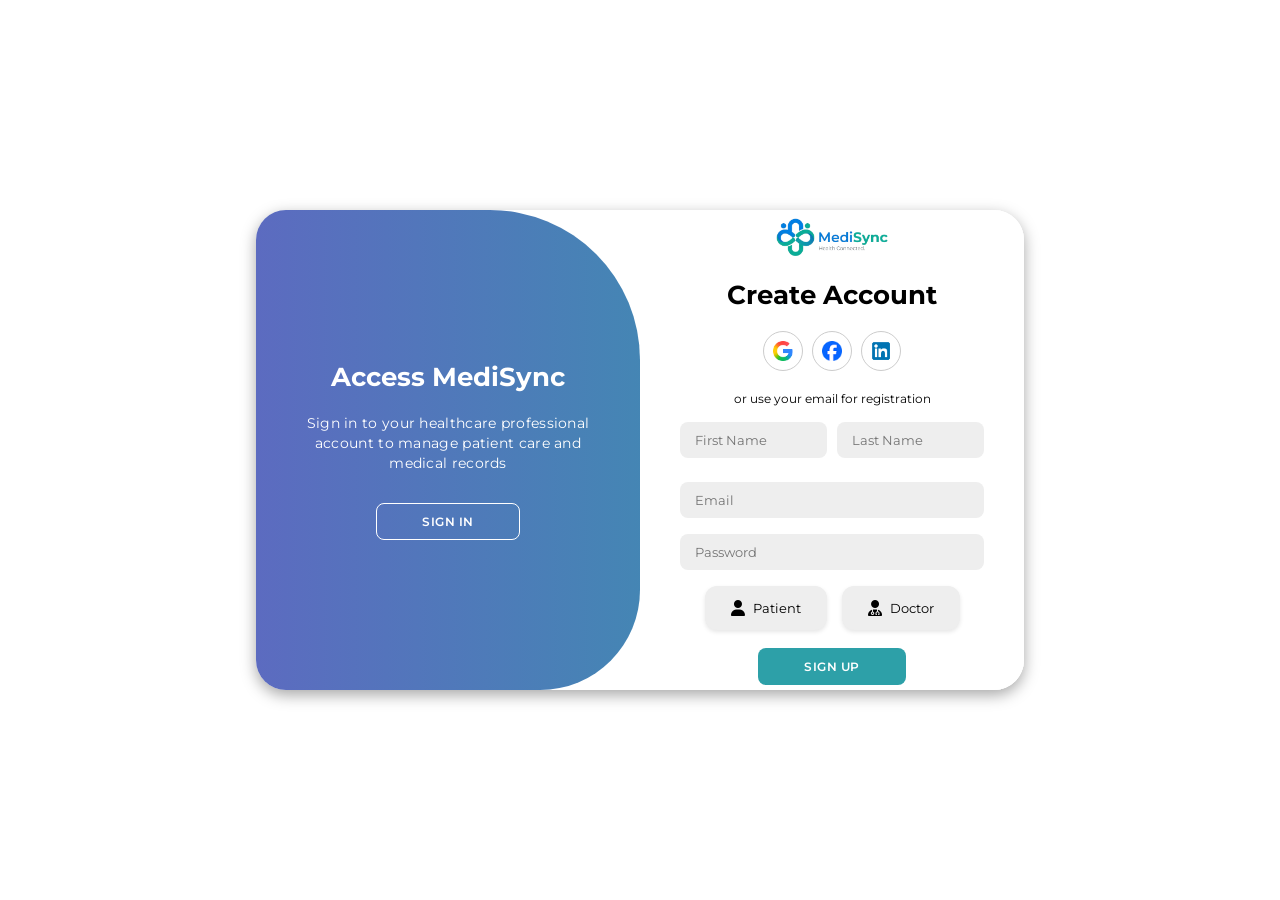
==== static/login/index.html @ 9b915c84 "new" ====
<!DOCTYPE html>
<html lang="en">
  <head>
    <meta charset="UTF-8" />
    <meta name="viewport" content="width=device-width, initial-scale=1.0" />
    <link
      rel="stylesheet"
      href="https://cdnjs.cloudflare.com/ajax/libs/font-awesome/6.4.2/css/all.min.css"
    />
    <link rel="stylesheet" href="style.css" />
    <title>MediSync Login</title>
  </head>

  <body>
    <div class="container active" id="container">
      <div class="form-container sign-up">
        <form>
          <img src="Logo_Medisync.png" alt="MediSync Logo" class="logo-responsive">
          <h1>Create Account</h1>
          <div class="social-icons">
            <a href="#" class="icon"
              ><img src="[data-uri]" alt="Google"></a>
            <a href="#" class="icon"><img src="[data-uri]" alt="Facebook"></a>
            <a href="#" class="icon"><img src="[data-uri]" alt="GitHub"></a>
          </div>
          <span>or use your email for registration</span>
          <div class="name-fields">
            <input type="text" placeholder="First Name" />
            <input type="text" placeholder="Last Name" />
          </div>
          <input type="email" placeholder="Email" />
          <input type="password" placeholder="Password" />
          <div class="role-selection">
            <input type="radio" id="patient" name="role" value="patient">
            <label for="patient"><i class="fas fa-user"></i> Patient</label>
            <input type="radio" id="medecin" name="role" value="medecin">
            <label for="medecin"><i class="fas fa-user-md"></i> Doctor</label>
          </div>
          <button type="submit" class="btn-signup">Sign Up</button>
        </form>
      </div>
      <div class="form-container sign-in">
        <form>
          <img src="Logo_Medisync.png" alt="MediSync Logo" class="logo-responsive">
          <h1>Sign In</h1>
          <div class="social-icons">
            <a href="#" class="icon"
              ><img src="[data-uri]" alt="Google"></a>
            <a href="#" class="icon"><img src="[data-uri]" alt="Facebook"></a>
            <a href="#" class="icon"><img src="[data-uri]" alt="GitHub"></a>
          </div>
          <span>or use your email and password</span>
          <input type="email" placeholder="Email" />
          <input type="password" placeholder="Password" />
          <button type="button" onclick="showResetModal()">Forget Your Password?</button>
          <button>Sign In</button>
        </form>
      </div>
      <div class="toggle-container">
        <div class="toggle">
          <div class="toggle-panel toggle-left">
            <h1>Access MediSync</h1>
            <p>Sign in to your healthcare professional account to manage patient care and medical records</p>
            <button class="hidden" id="login">Sign In</button>
          </div>
          <div class="toggle-panel toggle-right">
            <h1>Join MediSync</h1>
            <p>
              Create your professional healthcare account to access comprehensive medical management tools and patient care features
            </p>
            <button class="hidden" id="register">Sign Up</button>
          </div>
        </div>
      </div>
    </div>

    <!-- Reset Password Modal -->
    <div id="reset-modal" class="modal">
      <div class="modal-content">
        <span class="close" onclick="closeResetModal()">&times;</span>
        <img src="Logo_Medisync.png" alt="MediSync Logo" class="logo-responsive">
        <h1>Reset Password</h1>
        <span>Enter your email to receive a reset link</span>
        <form id="reset-form">
          <input type="email" placeholder="Email" id="reset-email" required>
          <button type="submit">Send Reset Link</button>
        </form>
      </div>
    </div>

    <video autoplay muted loop id="background-video">
      <source src="Backgrond.mp4" type="video/mp4">
      Your browser does not support the video tag.
    </video>
    <script src="script.js"></script>
    <script>
      function showResetModal() {
        document.getElementById('reset-modal').style.display = 'block';
      }

      function closeResetModal() {
        document.getElementById('reset-modal').style.display = 'none';
      }

      document.getElementById('reset-form').addEventListener('submit', function(e) {
        e.preventDefault();
        const email = document.getElementById('reset-email').value;
        if (email) {
          alert(`A reset link has been sent to ${email}.`);
          closeResetModal();
        } else {
          alert('Please enter your email.');
        }
      });

      // Close modal when clicking outside
      window.onclick = function(event) {
        const modal = document.getElementById('reset-modal');
        if (event.target == modal) {
          modal.style.display = 'none';
        }
      }
    </script>
  </body>
</html>
---- static/login/style.css ----
@import url('https://fonts.googleapis.com/css2?family=Montserrat:wght@300;400;500;600;700&display=swap');

*{
    margin: 0;
    padding: 0;
    box-sizing: border-box;
    font-family: 'Montserrat', sans-serif;
}

body{
    display: flex;
    align-items: center;
    justify-content: center;
    flex-direction: column;
    height: 100vh;
    margin: 0;
    font-size: 13px;
}

.container{
    background-color: #fff;
    border-radius: 30px;
    box-shadow: 0 5px 15px rgba(0, 0, 0, 0.35);
    position: relative;
    overflow: hidden;
    width: 768px;
    max-width: 100%;
    min-height: 480px;
}

.container p{
    font-size: 14px;
    line-height: 20px;
    letter-spacing: 0.3px;
    margin: 20px 0;
}

.container span{
    font-size: 12px;
}

.container a{
    color: #333;
    font-size: 13px;
    text-decoration: none;
    margin: 15px 0 10px;
}

.container button[type="button"] {
    background: none;
    border: none;
    color: #333;
    font-size: 13px;
    text-decoration: underline;
    cursor: pointer;
    margin: 15px 0 10px;
    padding: 0;
}

.container button{
    background-color: #2da0a8;
    color: #fff;
    font-size: 12px;
    padding: 10px 45px;
    border: 1px solid transparent;
    border-radius: 8px;
    font-weight: 600;
    letter-spacing: 0.5px;
    text-transform: uppercase;
    margin-top: 10px;
    cursor: pointer;
}

.container button.hidden{
    background-color: transparent;
    border-color: #fff;
}

.container form{
    background-color: #fff;
    display: flex;
    align-items: center;
    justify-content: center;
    flex-direction: column;
    padding: 0 40px;
    height: 100%;
}

.container input{
    background-color: #eee;
    border: none;
    margin: 8px 0;
    padding: 10px 15px;
    font-size: 13px;
    border-radius: 8px;
    width: 100%;
    outline: none;
}

.form-container{
    position: absolute;
    top: 0;
    height: 100%;
    transition: all 0.6s ease-in-out;
}

.sign-in{
    left: 0;
    width: 50%;
    z-index: 2;
}

.container.active .sign-in{
    transform: translateX(100%);
}

.sign-up{
    left: 0;
    width: 50%;
    opacity: 0;
    z-index: 1;
}

.container.active .sign-up{
    transform: translateX(100%);
    opacity: 1;
    z-index: 5;
    animation: move 0.6s;
}

@keyframes move{
    0%, 49.99%{
        opacity: 0;
        z-index: 1;
    }
    50%, 100%{
        opacity: 1;
        z-index: 5;
    }
}

.social-icons{
    margin: 20px 0;
}

.social-icons a{
    border: 1px solid #ccc;
    border-radius: 50%;
    display: inline-flex;
    justify-content: center;
    align-items: center;
    margin: 0 3px;
    width: 40px;
    height: 40px;
}

.social-icons img{
    width: 20px;
    height: 20px;
}

.toggle-container{
    position: absolute;
    top: 0;
    left: 50%;
    width: 50%;
    height: 100%;
    overflow: hidden;
    transition: all 0.6s ease-in-out;
    border-radius: 150px 0 0 100px;
    z-index: 1000;
}

.container.active .toggle-container{
    transform: translateX(-100%);
    border-radius: 0 150px 100px 0;
}

.toggle{
    background-color: #2da0a8;
    height: 100%;
    background: linear-gradient(to right, #5c6bc0, #2da0a8);
    color: #fff;
    position: relative;
    left: -100%;
    height: 100%;
    width: 200%;
    transform: translateX(0);
    transition: all 0.6s ease-in-out;
}

.container.active .toggle{
    transform: translateX(50%);
}

.toggle-panel{
    position: absolute;
    width: 50%;
    height: 100%;
    display: flex;
    align-items: center;
    justify-content: center;
    flex-direction: column;
    padding: 0 30px;
    text-align: center;
    top: 0;
    transform: translateX(0);
    transition: all 0.6s ease-in-out;
}

.toggle-left{
    transform: translateX(-200%);
}

.container.active .toggle-left{
    transform: translateX(0);
}

.toggle-right{
    right: 0;
    transform: translateX(0);
}

.container.active .toggle-right{
    transform: translateX(200%);
}

/* Responsive and centered logo */
.logo-responsive {
    max-width: 100%;
    height: auto;
    display: block;
    margin: 0 auto 20px;
    width: 120px; /* Increased size */
}

/* Bouton Sign Up visible et professionnel */
.btn-signup {
    background-color: #2da0a8;
    color: #fff;
    font-size: 12px;
    padding: 10px 45px;
    border: 1px solid transparent;
    border-radius: 8px;
    font-weight: 600;
    letter-spacing: 0.5px;
    text-transform: uppercase;
    cursor: pointer;
    margin-top: 10px;
}

.btn-signup:hover {
    background-color: #257a80;
}

/* Name fields side by side */
.name-fields {
    display: flex;
    gap: 10px;
    margin: 8px 0;
}

.name-fields input {
    flex: 1;
    background-color: #eee;
    border: none;
    padding: 10px 15px;
    font-size: 13px;
    border-radius: 8px;
    outline: none;
}

/* Improve select for consistency */
.form-input {
    background-color: #eee;
    border: none;
    margin: 8px 0;
    padding: 10px 15px;
    font-size: 13px;
    border-radius: 8px;
    width: 100%;
    outline: none;
}

/* Style for role selection */
.role-selection {
    margin: 8px 0;
    display: flex;
    justify-content: center;
    align-items: center;
    gap: 15px; /* Add separation between buttons */
}

.role-selection input[type="radio"] {
    display: none;
}

.role-selection label {
    background-color: #eee;
    padding: 12px 24px;
    border-radius: 12px;
    cursor: pointer;
    transition: all 0.3s ease;
    font-size: 13px;
    border: 2px solid transparent;
    display: flex;
    align-items: center;
    gap: 8px;
    box-shadow: 0 2px 4px rgba(0, 0, 0, 0.1);
}

.role-selection label:hover {
    background-color: #ddd;
    transform: translateY(-2px);
    box-shadow: 0 4px 8px rgba(0, 0, 0, 0.15);
}

.role-selection input[type="radio"]:checked + label {
    background-color: #2da0a8;
    color: #fff;
    border-color: #2da0a8;
    box-shadow: 0 4px 8px rgba(45, 160, 168, 0.3);
}

.role-selection label i {
    font-size: 16px;
}

#background-video {
    position: fixed;
    top: 0;
    left: 0;
    width: 100%;
    height: 100%;
    object-fit: cover;
    z-index: -1;
}

.container {
    z-index: 1;
}

/* Modal styles */
.modal {
    display: none;
    position: fixed;
    z-index: 2000;
    left: 0;
    top: 0;
    width: 100%;
    height: 100%;
    overflow: auto;
    background-color: rgba(0, 0, 0, 0.4);
    animation: fadeIn 0.3s ease-out;
}

@keyframes fadeIn {
    from { opacity: 0; }
    to { opacity: 1; }
}

.modal-content {
    background-color: #fff;
    margin: 10% auto;
    padding: 40px;
    border: none;
    border-radius: 20px;
    width: 90%;
    max-width: 450px;
    box-shadow: 0 10px 30px rgba(0, 0, 0, 0.3);
    text-align: center;
    position: relative;
    animation: slideIn 0.3s ease-out;
}

@keyframes slideIn {
    from { transform: translateY(-50px); opacity: 0; }
    to { transform: translateY(0); opacity: 1; }
}

.modal-content h1 {
    margin-bottom: 10px;
    color: #2da0a8;
    font-size: 24px;
    font-weight: 600;
}

.modal-content span {
    display: block;
    margin-bottom: 30px;
    color: #666;
    font-size: 14px;
    line-height: 1.5;
}

.modal-content input {
    width: 100%;
    padding: 15px 20px;
    margin-bottom: 20px;
    border: 1px solid #ddd;
    border-radius: 10px;
    font-size: 14px;
    outline: none;
    transition: border-color 0.3s ease;
}

.modal-content input:focus {
    border-color: #2da0a8;
    box-shadow: 0 0 0 2px rgba(45, 160, 168, 0.1);
}

.modal-content button {
    background-color: #2da0a8;
    color: #fff;
    padding: 12px 30px;
    border: none;
    border-radius: 10px;
    font-size: 14px;
    font-weight: 600;
    cursor: pointer;
    transition: background-color 0.3s ease;
    width: 100%;
}

.modal-content button:hover {
    background-color: #257a80;
}

.close {
    position: absolute;
    top: 20px;
    right: 20px;
    color: #aaa;
    font-size: 24px;
    font-weight: bold;
    cursor: pointer;
    background: none;
    border: none;
    padding: 0;
    width: 30px;
    height: 30px;
    display: flex;
    align-items: center;
    justify-content: center;
    border-radius: 50%;
    transition: background-color 0.3s ease;
}

.close:hover,
.close:focus {
    color: #000;
    background-color: #f0f0f0;
}
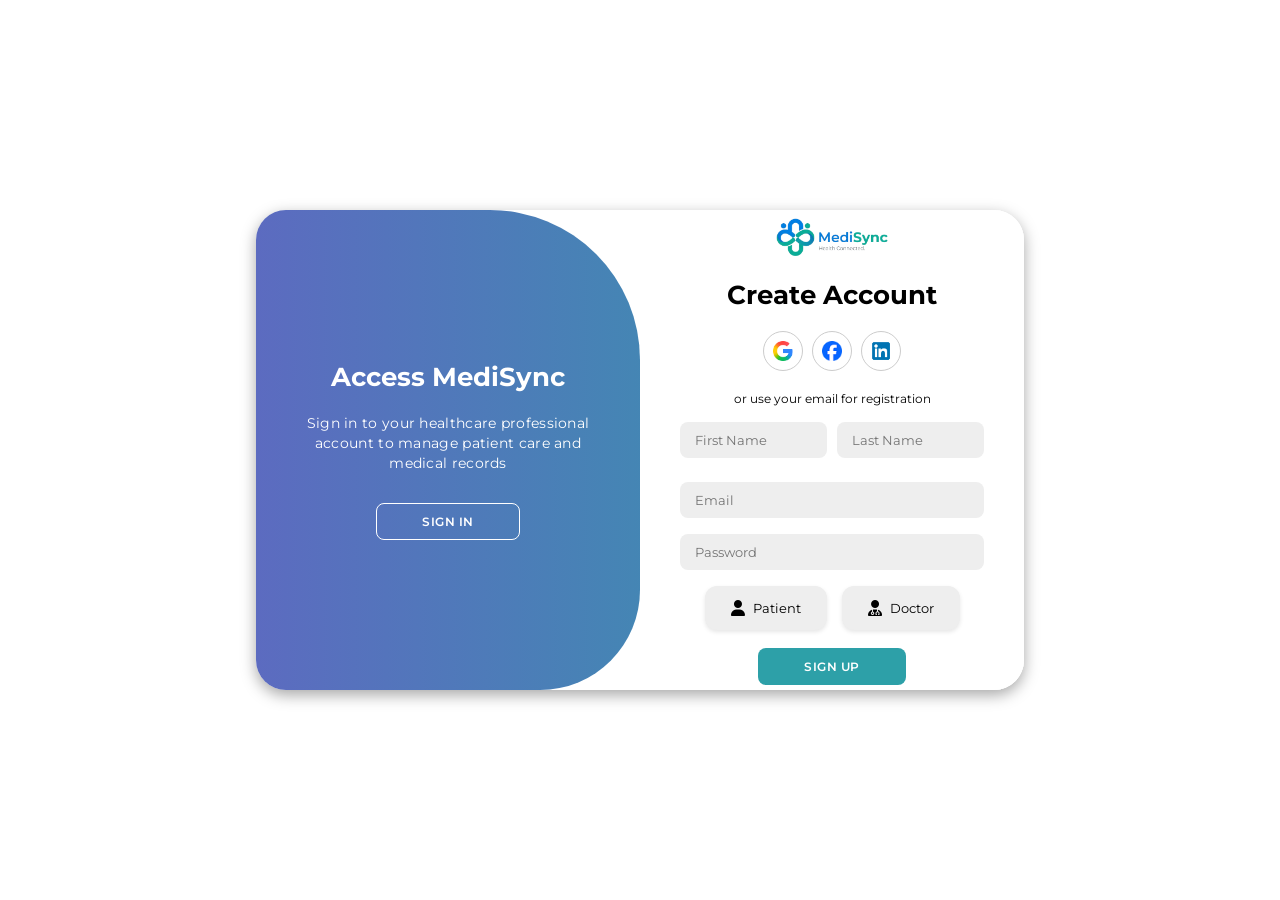
==== commit 508e0157: "new" ====
--- a/static/login/index.html
+++ b/static/login/index.html
@@ -25,11 +25,11 @@
           </div>
           <span>or use your email for registration</span>
           <div class="name-fields">
-            <input type="text" placeholder="First Name" />
-            <input type="text" placeholder="Last Name" />
+            <input type="text" placeholder="First Name" name="firstName" />
+            <input type="text" placeholder="Last Name" name="lastName" />
           </div>
-          <input type="email" placeholder="Email" />
-          <input type="password" placeholder="Password" />
+          <input type="email" placeholder="Email" name="email" />
+          <input type="password" placeholder="Password" name="password" />
           <div class="role-selection">
             <input type="radio" id="patient" name="role" value="patient">
             <label for="patient"><i class="fas fa-user"></i> Patient</label>
@@ -50,8 +50,8 @@
             <a href="#" class="icon"><img src="[data-uri]" alt="GitHub"></a>
           </div>
           <span>or use your email and password</span>
-          <input type="email" placeholder="Email" />
-          <input type="password" placeholder="Password" />
+          <input type="email" placeholder="Email" name="email" />
+          <input type="password" placeholder="Password" name="password" />
           <button type="button" onclick="showResetModal()">Forget Your Password?</button>
           <button>Sign In</button>
         </form>
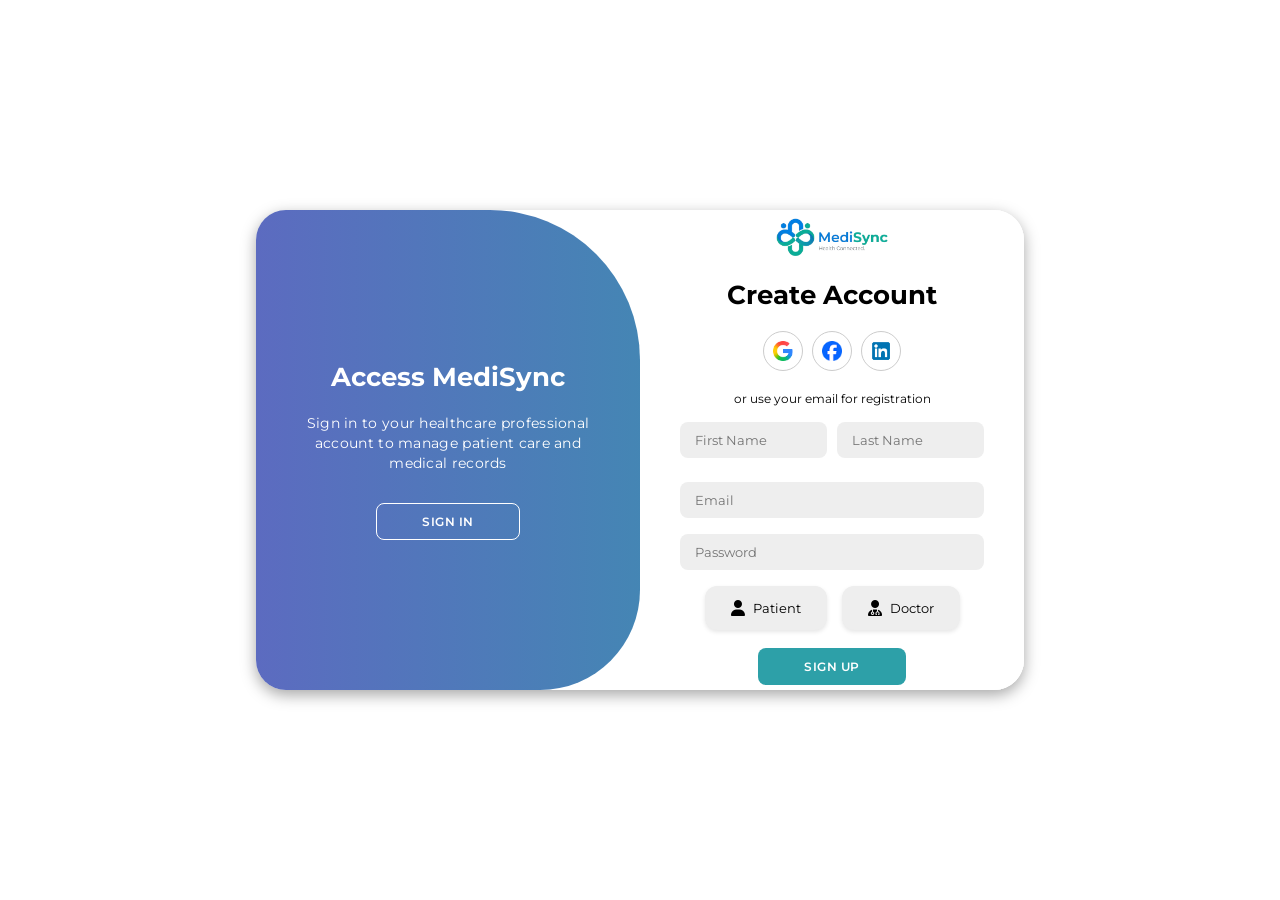
==== commit d8c2c68c: "new" ====
--- a/static/login/index.html
+++ b/static/login/index.html
@@ -25,11 +25,11 @@
           </div>
           <span>or use your email for registration</span>
           <div class="name-fields">
-            <input type="text" placeholder="First Name" name="firstName" />
-            <input type="text" placeholder="Last Name" name="lastName" />
+            <input type="text" placeholder="First Name" name="firstName" autocomplete="given-name" />
+            <input type="text" placeholder="Last Name" name="lastName" autocomplete="family-name" />
           </div>
-          <input type="email" placeholder="Email" name="email" />
-          <input type="password" placeholder="Password" name="password" />
+          <input type="email" placeholder="Email" name="email" autocomplete="email" />
+          <input type="password" placeholder="Password" name="password" autocomplete="new-password" />
           <div class="role-selection">
             <input type="radio" id="patient" name="role" value="patient">
             <label for="patient"><i class="fas fa-user"></i> Patient</label>
@@ -50,9 +50,10 @@
             <a href="#" class="icon"><img src="[data-uri]" alt="GitHub"></a>
           </div>
           <span>or use your email and password</span>
-          <input type="email" placeholder="Email" name="email" />
-          <input type="password" placeholder="Password" name="password" />
+          <input type="email" placeholder="Email" name="email" autocomplete="email" />
+          <input type="password" placeholder="Password" name="password" autocomplete="current-password" />
           <button type="button" onclick="showResetModal()">Forget Your Password?</button>
+          <button type="button" onclick="createTestUsers()">Create Test Users</button>
           <button>Sign In</button>
         </form>
       </div>
@@ -82,7 +83,7 @@
         <h1>Reset Password</h1>
         <span>Enter your email to receive a reset link</span>
         <form id="reset-form">
-          <input type="email" placeholder="Email" id="reset-email" required>
+          <input type="email" placeholder="Email" id="reset-email" name="email" autocomplete="email" required>
           <button type="submit">Send Reset Link</button>
         </form>
       </div>
